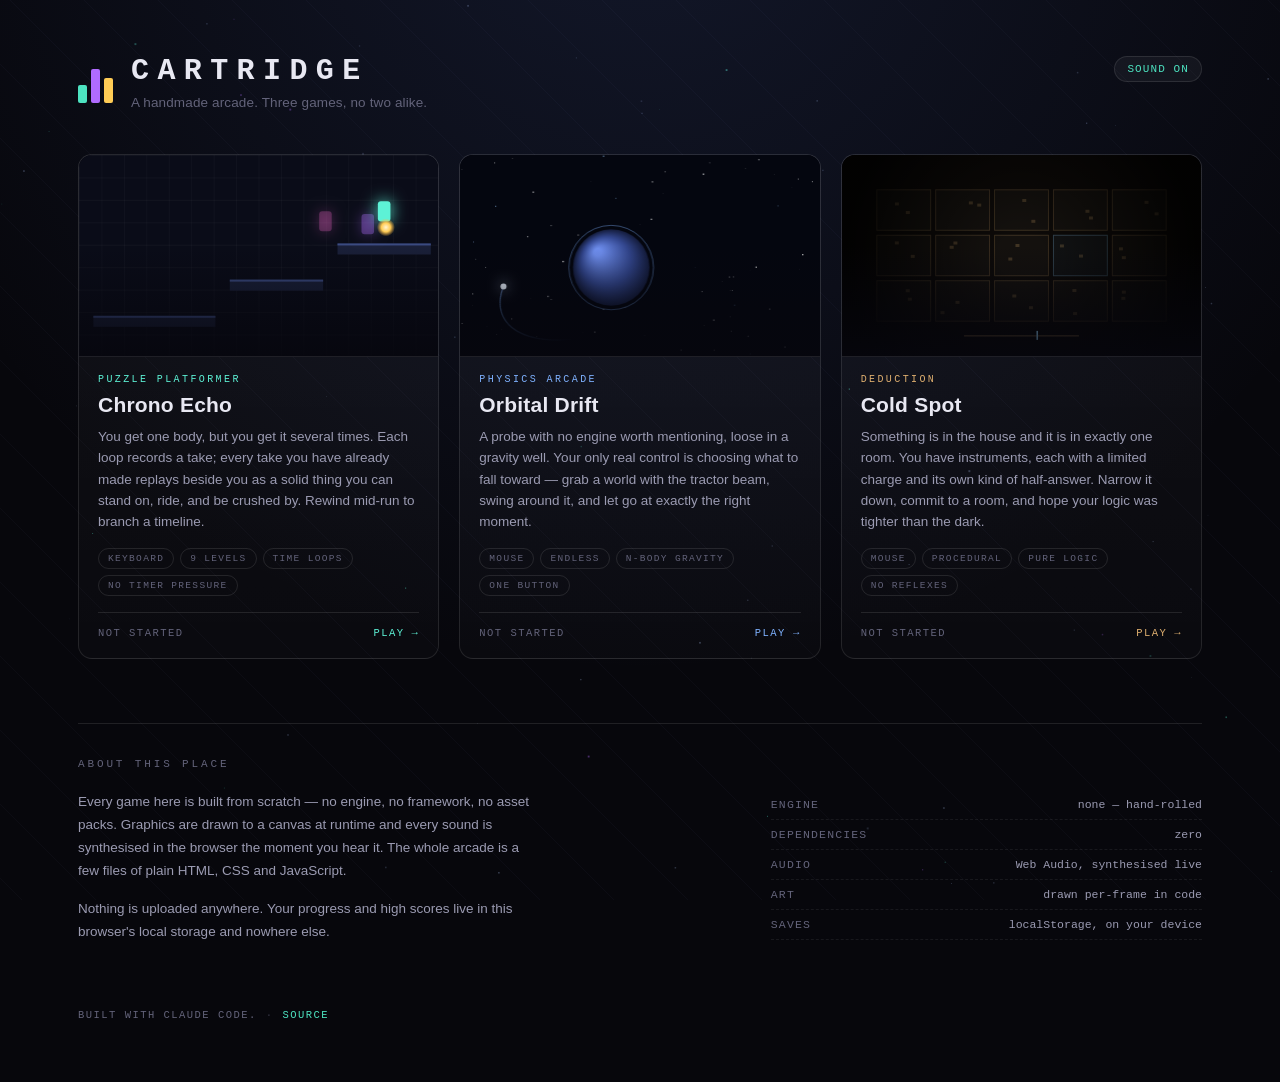
==== index.html @ 0af954b2 "Add Cartridge arcade: hub, shared engine, and two games - assets/arcade.js: shared runtime (seeded R" ====
<!doctype html>
<html lang="en">
<head>
<meta charset="utf-8">
<meta name="viewport" content="width=device-width,initial-scale=1">
<title>Cartridge — a handmade arcade</title>
<meta name="description" content="A small arcade of handmade browser games. No installs, no accounts, no two alike.">
<meta property="og:title" content="Cartridge — a handmade arcade">
<meta property="og:description" content="A small arcade of handmade browser games. No two alike.">
<link rel="stylesheet" href="assets/arcade.css">
<link rel="stylesheet" href="assets/hub.css">
<link rel="icon" href="data:image/svg+xml,<svg xmlns='http://www.w3.org/2000/svg' viewBox='0 0 32 32'><text y='26' font-size='26'>🕹</text></svg>">
</head>
<body>

<canvas id="bg" aria-hidden="true"></canvas>

<div id="wrap">

  <header id="masthead">
    <div class="brand">
      <div class="logo" aria-hidden="true">
        <span></span><span></span><span></span>
      </div>
      <div>
        <h1>CARTRIDGE</h1>
        <p class="tagline">A handmade arcade. Three games, no two alike.</p>
      </div>
    </div>
    <button class="pill" id="muteBtn">sound on</button>
  </header>

  <main>
    <section id="shelf" aria-label="Games"></section>

    <section id="colophon">
      <h2>About this place</h2>
      <div class="colophon-grid">
        <div>
          <p>Every game here is built from scratch — no engine, no framework, no
             asset packs. Graphics are drawn to a canvas at runtime and every
             sound is synthesised in the browser the moment you hear it. The
             whole arcade is a few files of plain HTML, CSS and JavaScript.</p>
          <p>Nothing is uploaded anywhere. Your progress and high scores live in
             this browser's local storage and nowhere else.</p>
        </div>
        <dl class="facts">
          <div><dt>Engine</dt><dd>none — hand-rolled</dd></div>
          <div><dt>Dependencies</dt><dd>zero</dd></div>
          <div><dt>Audio</dt><dd>Web Audio, synthesised live</dd></div>
          <div><dt>Art</dt><dd>drawn per-frame in code</dd></div>
          <div><dt>Saves</dt><dd>localStorage, on your device</dd></div>
        </dl>
      </div>
    </section>
  </main>

  <footer>
    <span>Built with Claude Code.</span>
    <span class="dot">·</span>
    <a href="https://github.com/patrickdx/cartridge">source</a>
  </footer>
</div>

<script src="assets/arcade.js"></script>
<script src="assets/hub.js"></script>
</body>
</html>
---- assets/arcade.css ----
/* ============================================================
   CARTRIDGE — shared styling
   ============================================================ */
:root {
  --bg: #07070c;
  --bg-2: #0d0d16;
  --panel: rgba(255, 255, 255, 0.045);
  --panel-line: rgba(255, 255, 255, 0.10);
  --ink: #e8e8f2;
  --ink-dim: #9b9bb2;
  --ink-faint: #63637a;
  --accent: #4de3c1;
  --accent-2: #b06bff;
  --accent-3: #ffcc55;
  --danger: #ff5470;
  --radius: 14px;
  --mono: ui-monospace, "SF Mono", SFMono-Regular, Menlo, Consolas, monospace;
  --sans: "Inter", -apple-system, BlinkMacSystemFont, "Segoe UI", Helvetica, Arial, sans-serif;
}

* { box-sizing: border-box; }

html, body {
  margin: 0;
  padding: 0;
  background: var(--bg);
  color: var(--ink);
  font-family: var(--sans);
  -webkit-font-smoothing: antialiased;
  text-rendering: optimizeLegibility;
}

body { min-height: 100vh; }

a { color: var(--accent); text-decoration: none; }
a:hover { text-decoration: underline; }

::selection { background: var(--accent); color: #06060a; }

/* ---------- game chrome (shared across the three games) ---------- */
.chrome {
  position: fixed;
  top: 0; left: 0; right: 0;
  height: 46px;
  display: flex;
  align-items: center;
  gap: 14px;
  padding: 0 16px;
  z-index: 50;
  background: linear-gradient(to bottom, rgba(6, 6, 12, 0.92), rgba(6, 6, 12, 0));
  pointer-events: none;
}
.chrome > * { pointer-events: auto; }
.chrome .back {
  font-family: var(--mono);
  font-size: 12px;
  letter-spacing: 0.08em;
  text-transform: uppercase;
  color: var(--ink-faint);
  padding: 6px 10px;
  border: 1px solid transparent;
  border-radius: 8px;
  transition: color 0.15s, border-color 0.15s, background 0.15s;
}
.chrome .back:hover {
  color: var(--ink);
  border-color: var(--panel-line);
  background: var(--panel);
  text-decoration: none;
}
.chrome .title {
  font-family: var(--mono);
  font-size: 12px;
  letter-spacing: 0.22em;
  text-transform: uppercase;
  color: var(--ink-dim);
}
.chrome .spacer { flex: 1; }

.pill {
  font-family: var(--mono);
  font-size: 11px;
  letter-spacing: 0.1em;
  text-transform: uppercase;
  color: var(--ink-faint);
  background: var(--panel);
  border: 1px solid var(--panel-line);
  border-radius: 999px;
  padding: 6px 12px;
  cursor: pointer;
  transition: color 0.15s, border-color 0.15s;
}
.pill:hover { color: var(--ink); border-color: rgba(255, 255, 255, 0.25); }
.pill[data-on="true"] { color: var(--accent); }

/* Screen-reader-only text */
.sr {
  position: absolute; width: 1px; height: 1px;
  padding: 0; margin: -1px; overflow: hidden;
  clip: rect(0 0 0 0); white-space: nowrap; border: 0;
}

/* Keyboard hint keys */
kbd {
  font-family: var(--mono);
  font-size: 0.85em;
  background: rgba(255, 255, 255, 0.08);
  border: 1px solid rgba(255, 255, 255, 0.14);
  border-bottom-width: 2px;
  border-radius: 5px;
  padding: 1px 6px;
  color: var(--ink);
}
---- assets/hub.css ----
/* ---------- Cartridge hub ---------- */
body { min-height: 100vh; overflow-x: hidden; }

#bg {
  position: fixed;
  inset: 0;
  width: 100%;
  height: 100%;
  z-index: 0;
  display: block;
}

#wrap {
  position: relative;
  z-index: 1;
  max-width: 1180px;
  margin: 0 auto;
  padding: 0 28px 60px;
}

/* ---------- masthead ---------- */
#masthead {
  display: flex;
  align-items: flex-start;
  justify-content: space-between;
  gap: 24px;
  padding: 56px 0 44px;
}
.brand { display: flex; gap: 18px; align-items: center; }

.logo {
  display: flex;
  gap: 4px;
  align-items: flex-end;
  height: 40px;
}
.logo span {
  width: 9px;
  border-radius: 2px;
  background: var(--accent);
  animation: bounce 1.9s ease-in-out infinite;
}
.logo span:nth-child(1) { height: 18px; background: var(--accent);   animation-delay: 0s; }
.logo span:nth-child(2) { height: 34px; background: var(--accent-2); animation-delay: 0.18s; }
.logo span:nth-child(3) { height: 25px; background: var(--accent-3); animation-delay: 0.36s; }
@keyframes bounce {
  0%, 100% { transform: translateY(0); }
  50%      { transform: translateY(-7px); }
}
@media (prefers-reduced-motion: reduce) { .logo span { animation: none; } }

#masthead h1 {
  margin: 0;
  font-family: var(--mono);
  font-size: 30px;
  font-weight: 700;
  letter-spacing: 0.28em;
  line-height: 1;
}
.tagline {
  margin: 9px 0 0;
  color: var(--ink-faint);
  font-size: 13.5px;
  letter-spacing: 0.01em;
}

/* ---------- shelf ---------- */
#shelf {
  display: grid;
  grid-template-columns: repeat(auto-fit, minmax(310px, 1fr));
  gap: 20px;
}

.card {
  position: relative;
  display: flex;
  flex-direction: column;
  border-radius: var(--radius);
  border: 1px solid var(--panel-line);
  background: linear-gradient(180deg, rgba(255,255,255,0.045), rgba(255,255,255,0.015));
  overflow: hidden;
  text-decoration: none;
  color: inherit;
  transition: transform 0.22s cubic-bezier(.2,.8,.3,1), border-color 0.22s, box-shadow 0.22s;
}
.card:hover, .card:focus-visible {
  transform: translateY(-5px);
  border-color: var(--c);
  box-shadow: 0 22px 50px -26px #000, 0 0 60px -34px var(--c);
  text-decoration: none;
  outline: none;
}

.card .thumb {
  position: relative;
  aspect-ratio: 16 / 9;
  background: #06060d;
  border-bottom: 1px solid var(--panel-line);
  overflow: hidden;
}
.card .thumb canvas { display: block; width: 100%; height: 100%; }
.card .thumb::after {
  content: "";
  position: absolute;
  inset: 0;
  background: linear-gradient(to top, rgba(6,6,13,0.85), rgba(6,6,13,0) 55%);
  pointer-events: none;
}

.card .body { padding: 17px 19px 19px; display: flex; flex-direction: column; flex: 1; }

.card .kicker {
  font-family: var(--mono);
  font-size: 10px;
  letter-spacing: 0.24em;
  text-transform: uppercase;
  color: var(--c);
  margin-bottom: 8px;
}
.card h2 {
  margin: 0;
  font-size: 21px;
  letter-spacing: 0.01em;
  font-weight: 650;
}
.card .pitch {
  margin: 9px 0 0;
  color: var(--ink-dim);
  font-size: 13.5px;
  line-height: 1.58;
  flex: 1;
}

.tags { display: flex; flex-wrap: wrap; gap: 6px; margin-top: 15px; }
.tag {
  font-family: var(--mono);
  font-size: 9.5px;
  letter-spacing: 0.14em;
  text-transform: uppercase;
  color: var(--ink-faint);
  border: 1px solid var(--panel-line);
  border-radius: 999px;
  padding: 4px 9px;
}

.card .foot {
  display: flex;
  align-items: center;
  justify-content: space-between;
  margin-top: 16px;
  padding-top: 14px;
  border-top: 1px solid var(--panel-line);
  font-family: var(--mono);
  font-size: 10.5px;
  letter-spacing: 0.14em;
  text-transform: uppercase;
}
.card .best { color: var(--ink-faint); }
.card .best b { color: var(--c); font-weight: 600; }
.card .play { color: var(--c); display: flex; align-items: center; gap: 7px; }
.card .play .arrow { transition: transform 0.22s; }
.card:hover .play .arrow { transform: translateX(4px); }

/* ---------- colophon ---------- */
#colophon {
  margin-top: 64px;
  padding-top: 34px;
  border-top: 1px solid var(--panel-line);
}
#colophon h2 {
  margin: 0 0 20px;
  font-family: var(--mono);
  font-size: 11px;
  letter-spacing: 0.26em;
  text-transform: uppercase;
  color: var(--ink-faint);
  font-weight: 500;
}
.colophon-grid {
  display: grid;
  grid-template-columns: 1.5fr 1fr;
  gap: 46px;
}
@media (max-width: 720px) { .colophon-grid { grid-template-columns: 1fr; gap: 28px; } }
.colophon-grid p {
  margin: 0 0 14px;
  color: var(--ink-dim);
  font-size: 13.5px;
  line-height: 1.72;
  max-width: 62ch;
}

dl.facts { margin: 0; font-family: var(--mono); font-size: 11.5px; }
dl.facts > div {
  display: flex;
  justify-content: space-between;
  gap: 16px;
  padding: 8px 0;
  border-bottom: 1px dashed rgba(255,255,255,0.07);
}
dl.facts dt { color: var(--ink-faint); letter-spacing: 0.1em; text-transform: uppercase; }
dl.facts dd { margin: 0; color: var(--ink-dim); text-align: right; }

footer {
  margin-top: 52px;
  display: flex;
  align-items: center;
  gap: 9px;
  font-family: var(--mono);
  font-size: 10.5px;
  letter-spacing: 0.14em;
  text-transform: uppercase;
  color: var(--ink-faint);
}
footer .dot { opacity: 0.5; }

@media (max-width: 640px) {
  #wrap { padding: 0 18px 44px; }
  #masthead { padding: 38px 0 30px; }
  #masthead h1 { font-size: 23px; letter-spacing: 0.2em; }
}
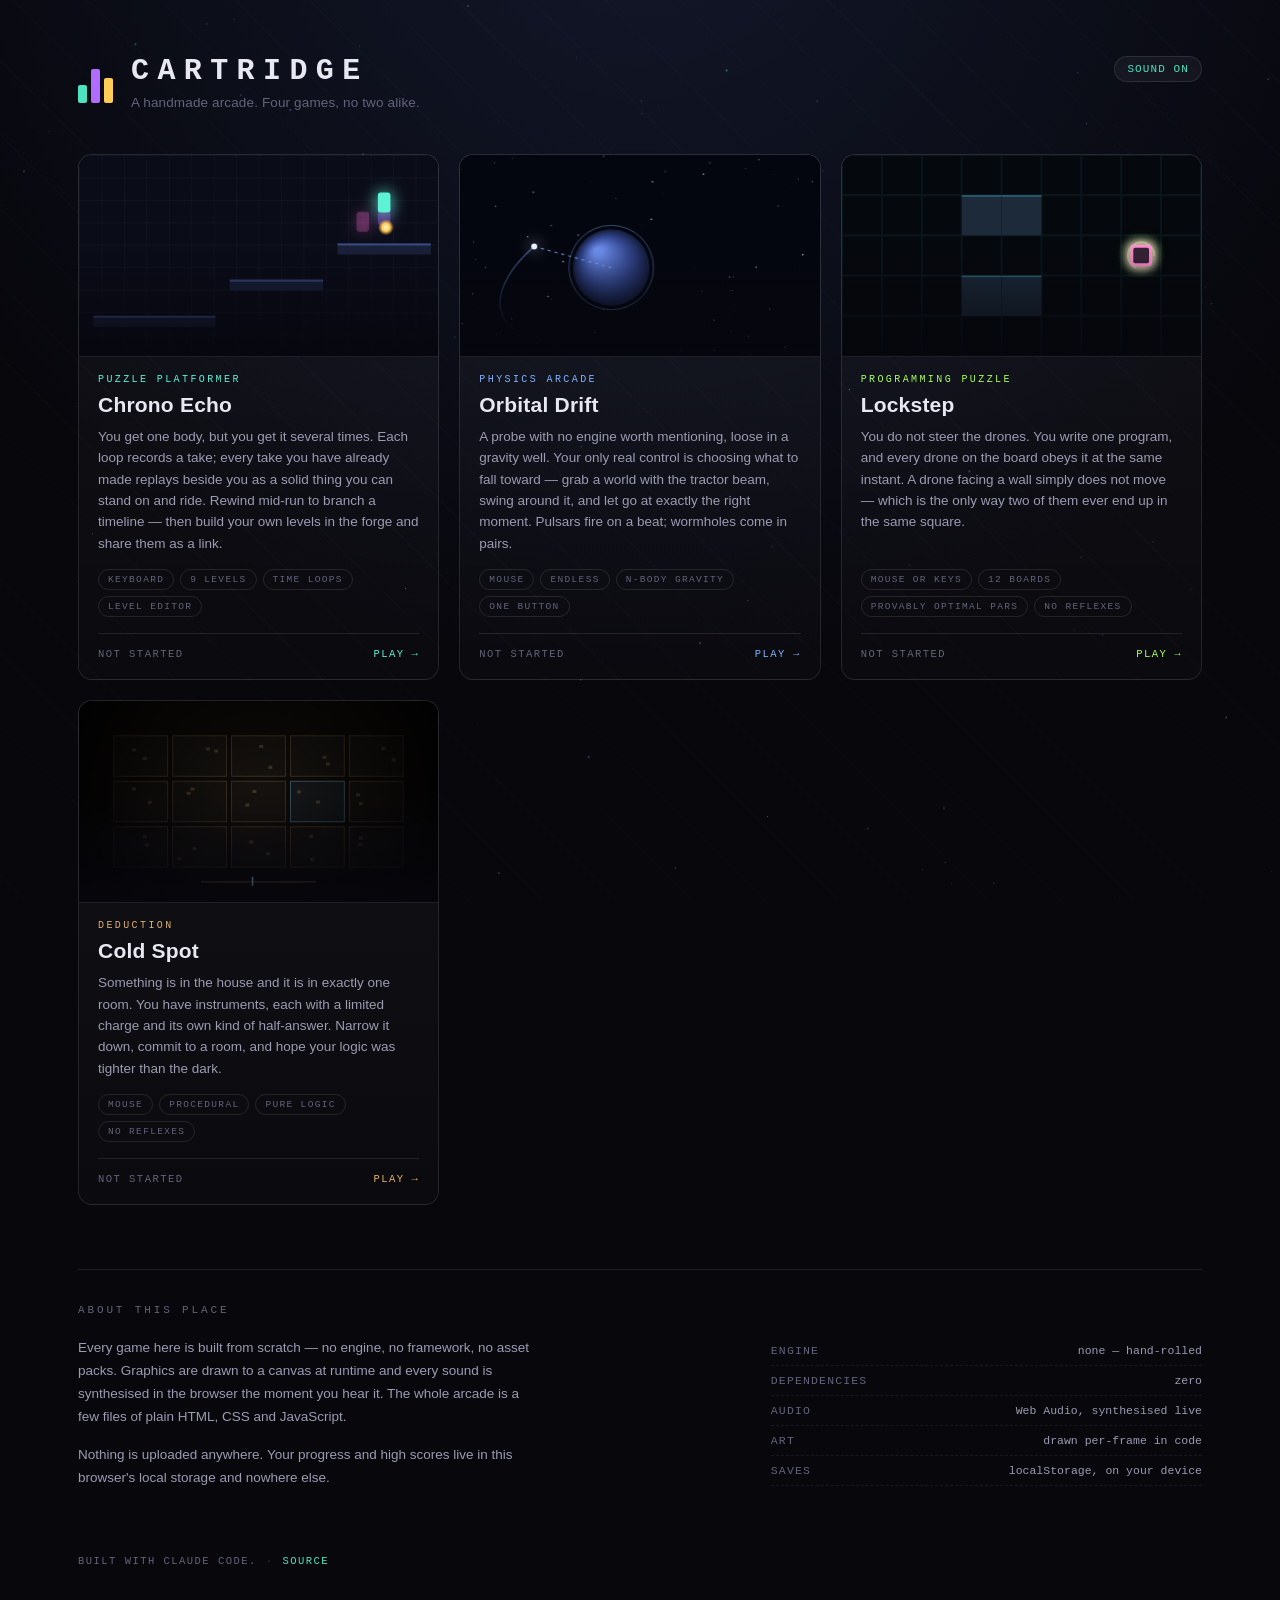
==== commit 213159dd: "Add Lockstep — a programming puzzle with provably optimal pars A fourth game, in a genre none of the" ====
--- a/index.html
+++ b/index.html
@@ -4,9 +4,9 @@
 <meta charset="utf-8">
 <meta name="viewport" content="width=device-width,initial-scale=1">
 <title>Cartridge — a handmade arcade</title>
-<meta name="description" content="A small arcade of handmade browser games. No installs, no accounts, no two alike.">
+<meta name="description" content="A small arcade of handmade browser games. Four of them, no two alike.">
 <meta property="og:title" content="Cartridge — a handmade arcade">
-<meta property="og:description" content="A small arcade of handmade browser games. No two alike.">
+<meta property="og:description" content="Four handmade browser games. No two alike.">
 <link rel="stylesheet" href="assets/arcade.css">
 <link rel="stylesheet" href="assets/hub.css">
 <link rel="icon" href="data:image/svg+xml,<svg xmlns='http://www.w3.org/2000/svg' viewBox='0 0 32 32'><text y='26' font-size='26'>🕹</text></svg>">
@@ -24,7 +24,7 @@
       </div>
       <div>
         <h1>CARTRIDGE</h1>
-        <p class="tagline">A handmade arcade. Three games, no two alike.</p>
+        <p class="tagline">A handmade arcade. Four games, no two alike.</p>
       </div>
     </div>
     <button class="pill" id="muteBtn">sound on</button>
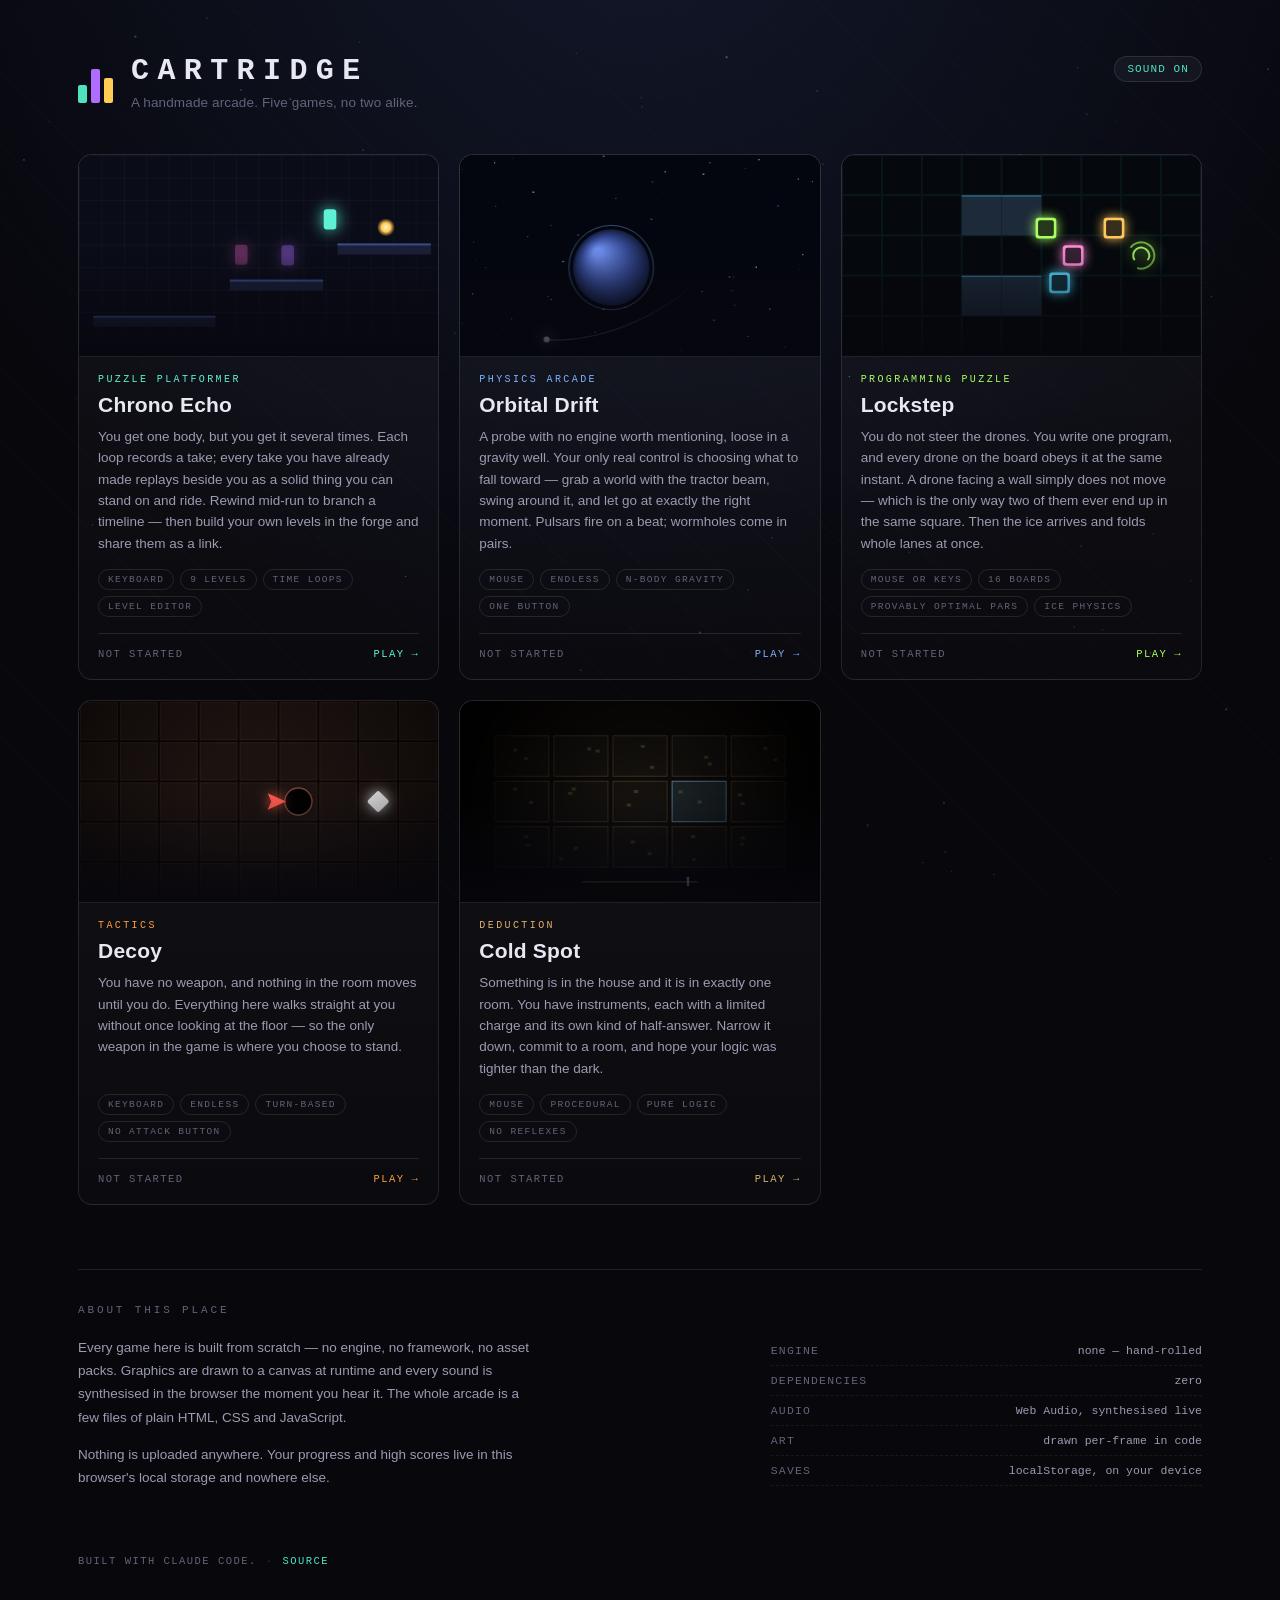
==== commit 78ccb776: "Add Decoy — tactics with no attack button A fifth game, and the first on the site with enemies in it" ====
--- a/index.html
+++ b/index.html
@@ -4,9 +4,9 @@
 <meta charset="utf-8">
 <meta name="viewport" content="width=device-width,initial-scale=1">
 <title>Cartridge — a handmade arcade</title>
-<meta name="description" content="A small arcade of handmade browser games. Four of them, no two alike.">
+<meta name="description" content="A small arcade of handmade browser games. Five of them, no two alike.">
 <meta property="og:title" content="Cartridge — a handmade arcade">
-<meta property="og:description" content="Four handmade browser games. No two alike.">
+<meta property="og:description" content="Five handmade browser games. No two alike.">
 <link rel="stylesheet" href="assets/arcade.css">
 <link rel="stylesheet" href="assets/hub.css">
 <link rel="icon" href="data:image/svg+xml,<svg xmlns='http://www.w3.org/2000/svg' viewBox='0 0 32 32'><text y='26' font-size='26'>🕹</text></svg>">
@@ -24,7 +24,7 @@
       </div>
       <div>
         <h1>CARTRIDGE</h1>
-        <p class="tagline">A handmade arcade. Four games, no two alike.</p>
+        <p class="tagline">A handmade arcade. Five games, no two alike.</p>
       </div>
     </div>
     <button class="pill" id="muteBtn">sound on</button>
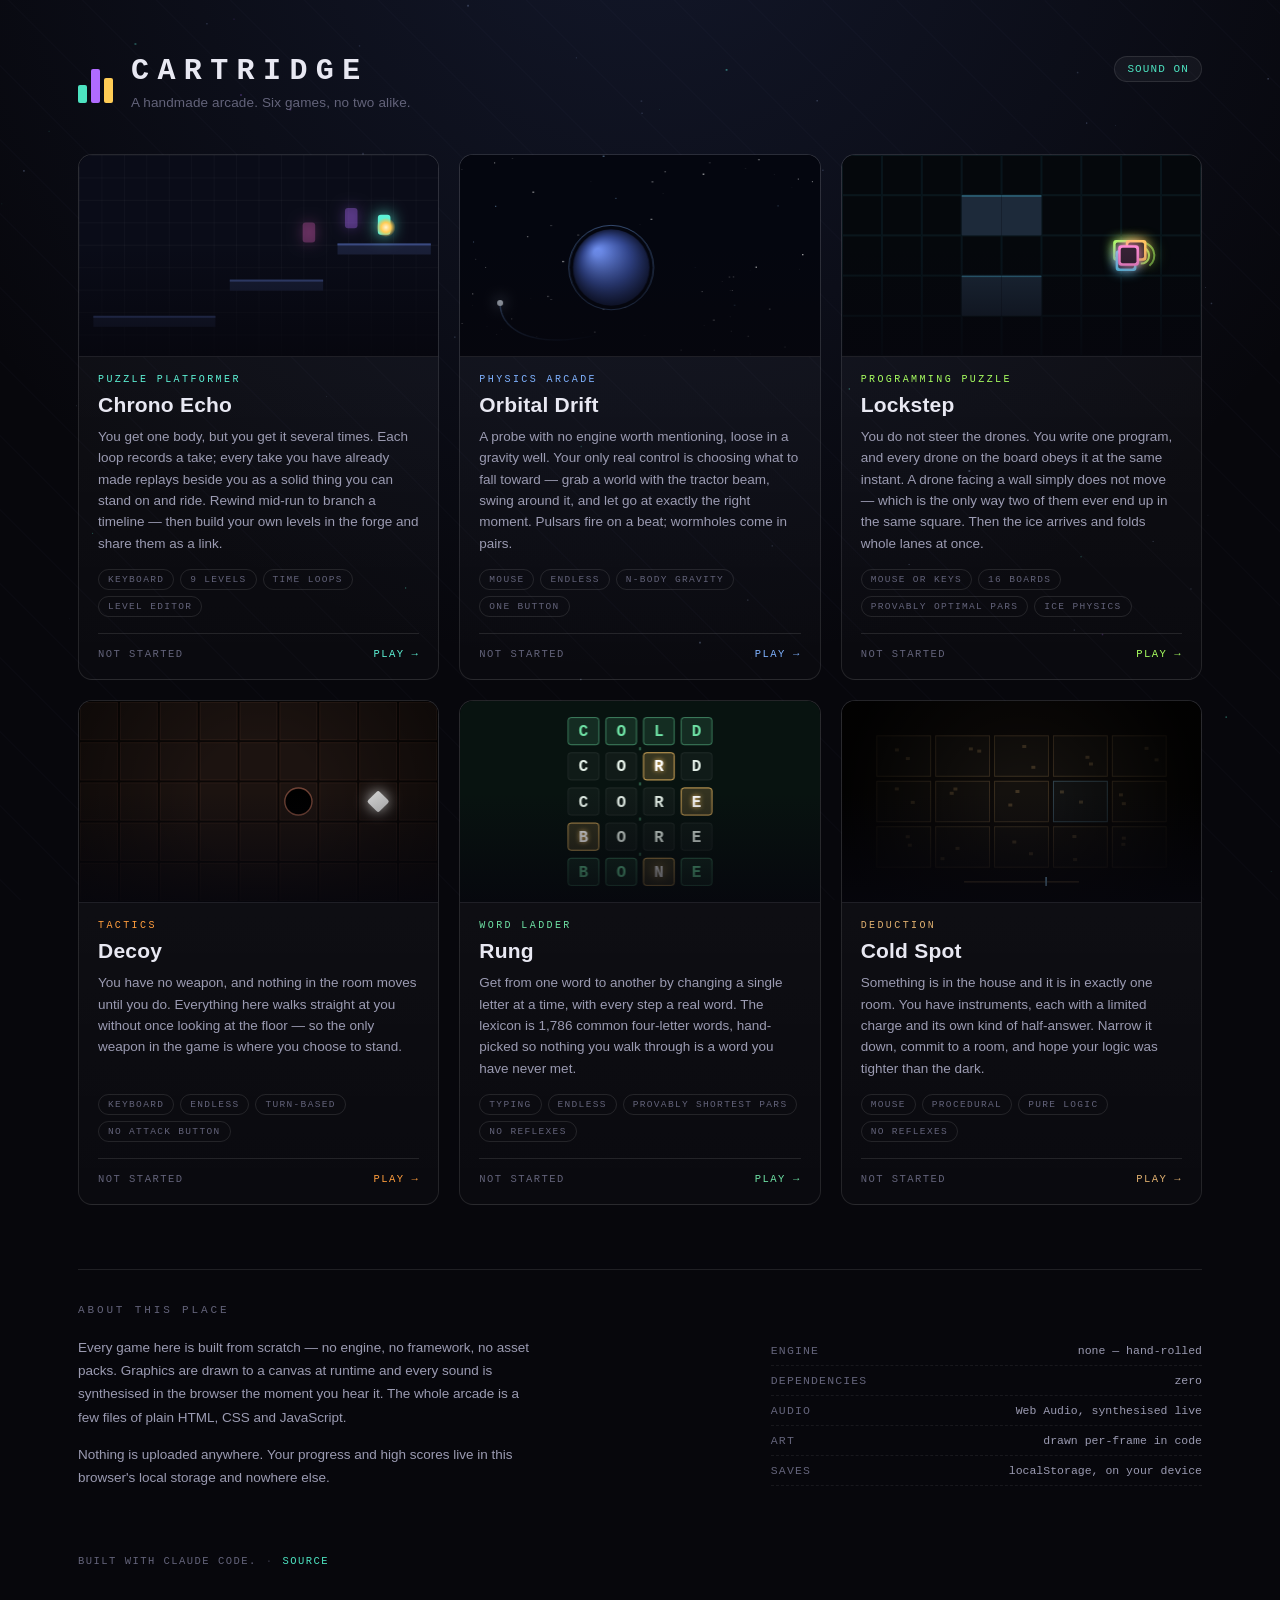
==== commit d049bf8d: "Add Rung — a word ladder with provably shortest pars A sixth game, and the only one on the site made" ====
--- a/index.html
+++ b/index.html
@@ -4,9 +4,9 @@
 <meta charset="utf-8">
 <meta name="viewport" content="width=device-width,initial-scale=1">
 <title>Cartridge — a handmade arcade</title>
-<meta name="description" content="A small arcade of handmade browser games. Five of them, no two alike.">
+<meta name="description" content="A small arcade of handmade browser games. Six of them, no two alike.">
 <meta property="og:title" content="Cartridge — a handmade arcade">
-<meta property="og:description" content="Five handmade browser games. No two alike.">
+<meta property="og:description" content="Six handmade browser games. No two alike.">
 <link rel="stylesheet" href="assets/arcade.css">
 <link rel="stylesheet" href="assets/hub.css">
 <link rel="icon" href="data:image/svg+xml,<svg xmlns='http://www.w3.org/2000/svg' viewBox='0 0 32 32'><text y='26' font-size='26'>🕹</text></svg>">
@@ -24,7 +24,7 @@
       </div>
       <div>
         <h1>CARTRIDGE</h1>
-        <p class="tagline">A handmade arcade. Five games, no two alike.</p>
+        <p class="tagline">A handmade arcade. Six games, no two alike.</p>
       </div>
     </div>
     <button class="pill" id="muteBtn">sound on</button>
